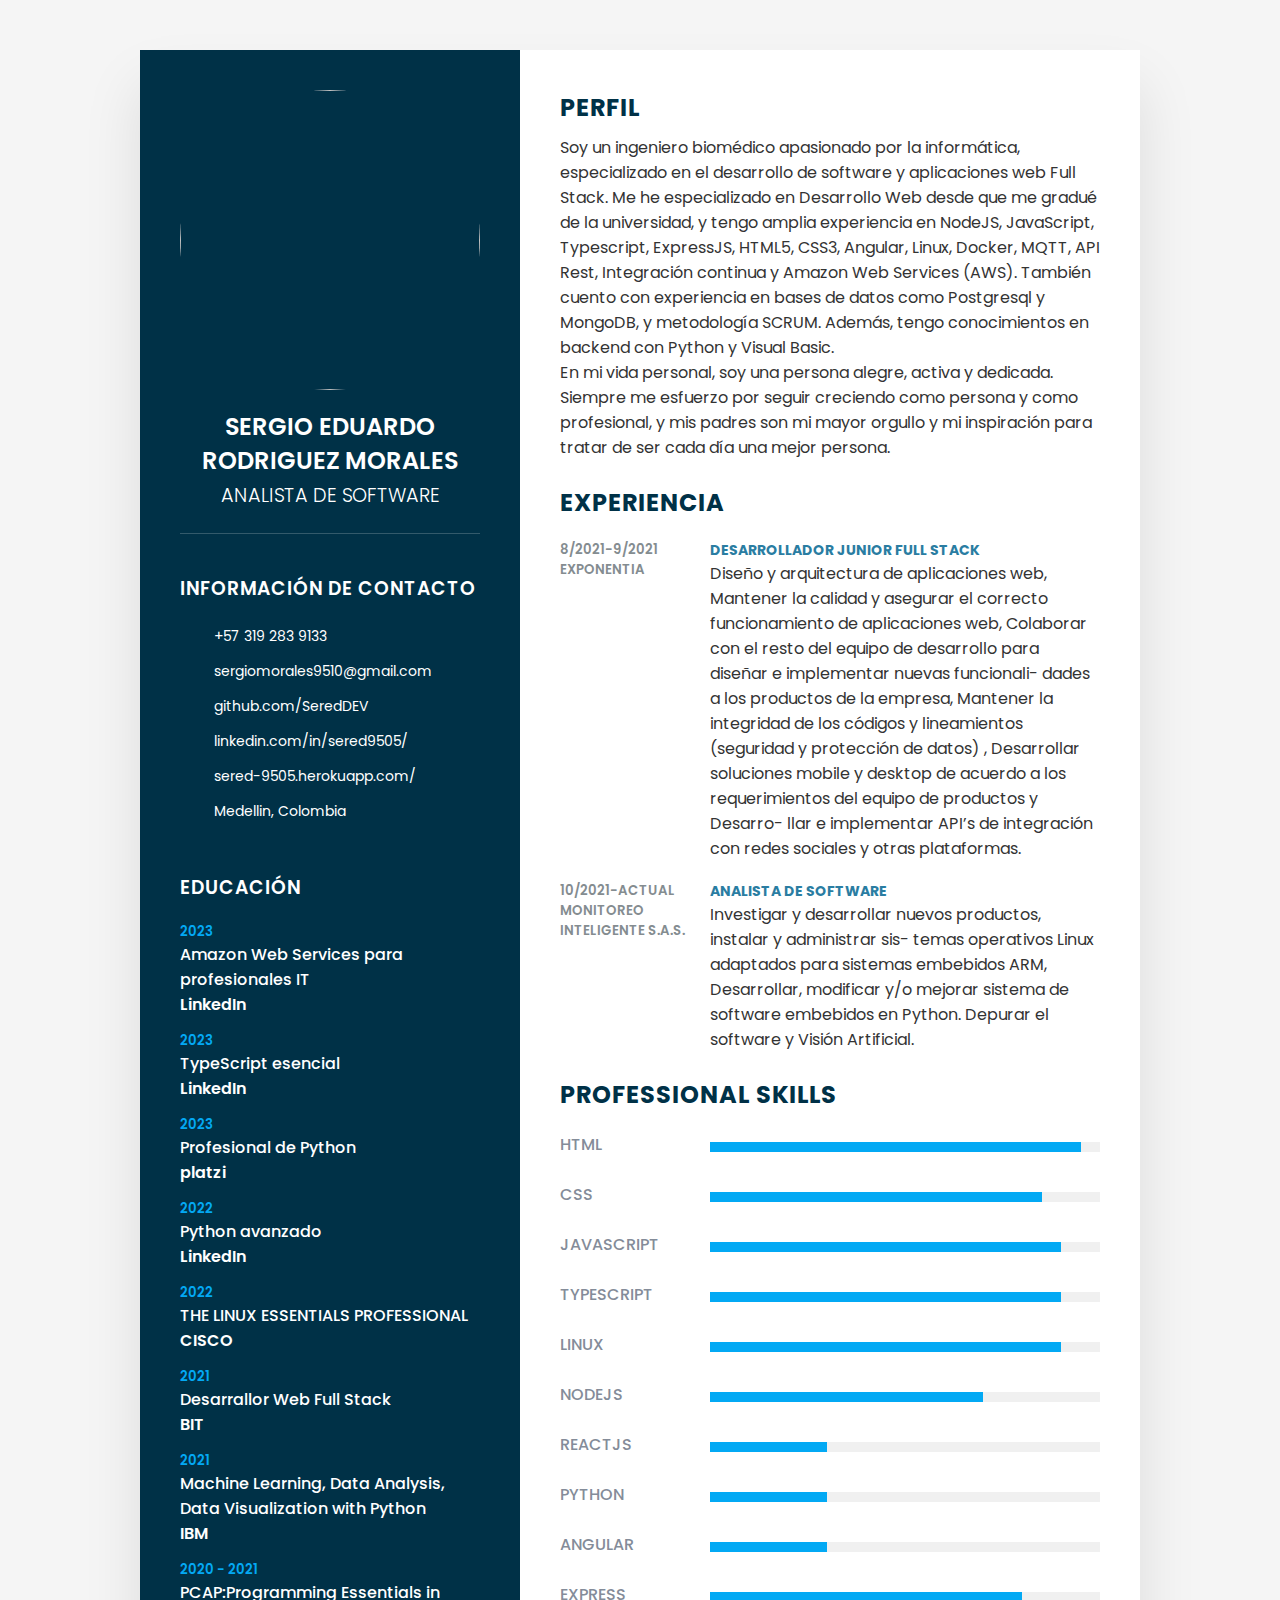
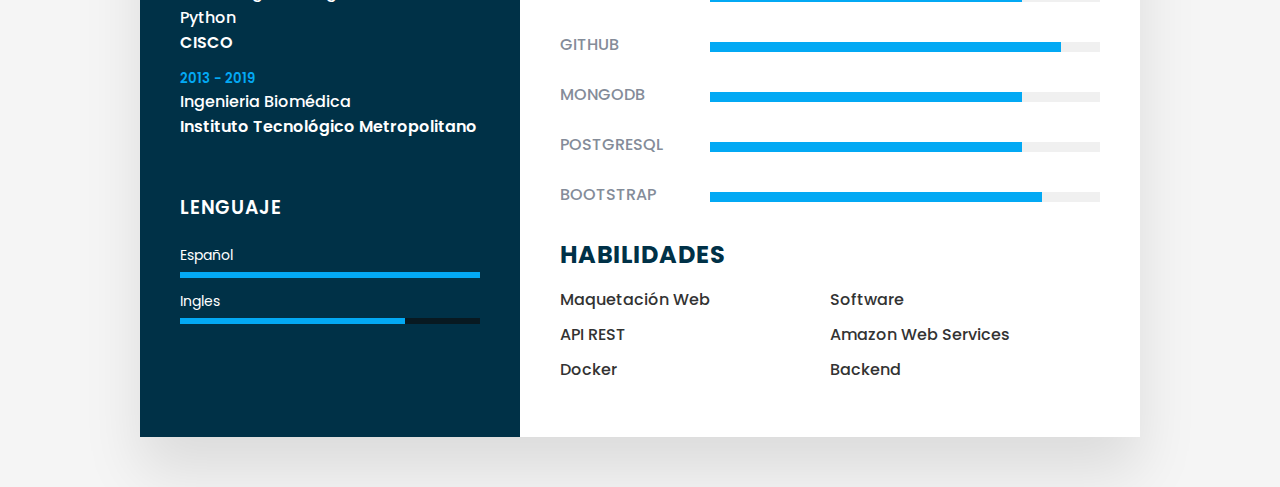
==== cv/cv.html @ 2f7a866f "Portafolio" ====
<!DOCTYPE html>
<html>
  <head>
    <meta charset="UTF-8" />
    <meta http-equiv="X-UA-Compatible" content="IE=edge" />
    <meta name="viewport" content="width=device-width, initial-scale=1.0" />
    <title>Hoja de Vida Sergio Rodriguez</title>

    <link
      rel="stylesheet"
      href="https://cdnjs.cloudflare.com/ajax/libs/font-awesome/5.15.3/css/all.min.css"
      integrity="sha512-iBBXm8fW90+nuLcSKlbmrPcLa0OT92xO1BIsZ+ywDWZCvqsWgccV3gFoRBv0z+8dLJgyAHIhR35VZc2oM/gI1w=="
      crossorigin="anonymous"
      referrerpolicy="no-referrer"
    />
    <link rel="stylesheet" href="../style/stylecv.css"
  </head>
  <body>
    <div class="container">
      <div class="left_Side">
        <div class="profileText">
          <div class="imgBx">
            <img src="yo.jpg" />
          </div>
          <h2>
            Sergio Eduardo Rodriguez Morales<br /><span
              >Analista de Software</span
            >
          </h2>
        </div>
        <div class="contactInfo">
          <h3 class="title">Información de contacto</h3>
          <ul>
            <li>
              <span class="icon"
                ><a
                  href="https://api.whatsapp.com/send?phone=573192839133"
                  target="_blank"
                  ><i class="fas fa-phone" style="color: #fff"></i></a
              ></span>
              <span class="text">+57 319 283 9133</span>
            </li>
            <li>
              <span class="icon"
                ><a href=" "
                  ><i class="fas fa-envelope" style="color: #fff"></i></a
              ></span>
              <span class="text">sergiomorales9510@gmail.com</span>
            </li>
            <li>
              <span class="icon"
                ><a href="https://github.com/SeredDEV" target="_blank"
                  ><i class="fab fa-github" style="color: #fff"></i></a
              ></span>
              <span class="text">github.com/SeredDEV</span>
            </li>
            <li>
              <span class="icon">
                <a href="https://www.linkedin.com/in/sered9505/" target="_blank"
                  ><i class="fab fa-linkedin" style="color: #fff"></i
                ></a>
              </span>
              <span class="text">linkedin.com/in/sered9505/</span>
            </li>
            <li>
              <span class="icon">
                <a href="https://sered-9505.herokuapp.com/" target="_blank"
                  ><i class="fas fa-globe" style="color: #fff"></i></a
              ></span>
              <span class="text">sered-9505.herokuapp.com/ </span>
            </li>
            <li>
              <a href=""></a>
              <span class="icon"
                ><i class="fas fa-map-marked" style="color: #fff"></i
              ></span>
              <span class="text">Medellin, Colombia</span>
            </li>
          </ul>
        </div>
        <div class="contactInfo education">
          <h3 class="title">Educación</h3>
          <ul>
			<li>
				<h5>2023</h5>
				<h4>Amazon Web Services para profesionales IT</h4>
				<h4>LinkedIn</h4>
			  </li>
			  <li>
				<h5>2023</h5>
				<h4>TypeScript esencial</h4>
				<h4>LinkedIn</h4>
			  </li>
			  <li>
				<h5>2023</h5>
				<h4> Profesional de Python</h4>
				<h4>platzi</h4>
			  </li>
			  <li>
				<h5>2022</h5>
				<h4>Python avanzado</h4>
				<h4>LinkedIn</h4>
			  </li>
			  <li>
				<h5>2022</h5>
				<h4>THE LINUX ESSENTIALS PROFESSIONAL</h4>
				<h4>CISCO</h4>
			  </li>
            <li>
              <h5>2021</h5>
              <h4>Desarrallor Web Full Stack</h4>
              <h4>BIT</h4>
            </li>
            <li>
              <h5>2021</h5>
              <h4>
                Machine Learning, Data Analysis, Data Visualization with Python
              </h4>
              <h4>IBM</h4>
            </li>
            <li>
              <h5>2020 - 2021</h5>
              <h4>PCAP:Programming Essentials in Python</h4>
              <h4>CISCO</h4>
            </li>

            <li>
              <h5>2013 - 2019</h5>
              <h4>Ingenieria Biomédica</h4>
              <h4>Instituto Tecnológico Metropolitano</h4>
            </li>
          </ul>
        </div>
        <div class="contactInfo language">
          <h3 class="title">LENGUAJE</h3>
          <ul>
            <li>
              <span class="text">Español</span>
              <span class="percent">
                <div style="width: 100%"></div>
              </span>
            </li>
            <li>
              <span class="text">Ingles</span>
              <span class="percent">
                <div style="width: 75%"></div>
              </span>
            </li>
          </ul>
        </div>
      </div>
      <div class="right_Side">
        <div class="about">
          <h2 class="title2">Perfil</h2>
          <p>
            Soy un ingeniero biomédico apasionado por la informática,
            especializado en el desarrollo de software y aplicaciones web Full
            Stack. Me he especializado en Desarrollo Web desde que me gradué de
            la universidad, y tengo amplia experiencia en NodeJS, JavaScript,
            Typescript, ExpressJS, HTML5, CSS3, Angular, Linux, Docker, MQTT,
            API Rest, Integración continua y Amazon Web Services (AWS). También
            cuento con experiencia en bases de datos como Postgresql y MongoDB,
            y metodología SCRUM. Además, tengo conocimientos en backend con
            Python y Visual Basic.
            <br />
            En mi vida personal, soy una persona alegre, activa y dedicada.
            Siempre me esfuerzo por seguir creciendo como persona y como
            profesional, y mis padres son mi mayor orgullo y mi inspiración para
            tratar de ser cada día una mejor persona.
          </p>
        </div>
        <div class="about">
          <h2 class="title2">EXPERIENCIA</h2>
          <div class="box">
            <div class="year_company">
              <h5>8/2021-9/2021</h5>
              <h5>Exponentia</h5>
            </div>
            <div class="text">
              <h4>Desarrollador junior Full Stack</h4>
              <p>
                Diseño y arquitectura de aplicaciones web, Mantener la calidad y
                asegurar el correcto funcionamiento de aplicaciones web,
                Colaborar con el resto del equipo de desarrollo para diseñar e
                implementar nuevas funcionali- dades a los productos de la
                empresa, Mantener la integridad de los códigos y lineamientos
                (seguridad y protección de datos) , Desarrollar soluciones
                mobile y desktop de acuerdo a los requerimientos del equipo de
                productos y Desarro- llar e implementar API’s de integración con
                redes sociales y otras plataformas.
              </p>
            </div>
          </div>
          <div class="box">
            <div class="year_company">
              <h5>10/2021-Actual</h5>
              <h5>Monitoreo Inteligente S.A.S.</h5>
            </div>
            <div class="text">
              <h4>Analista de Software</h4>
              <p>
                Investigar y desarrollar nuevos productos, instalar y
                administrar sis- temas operativos Linux adaptados para sistemas
                embebidos ARM, Desarrollar, modificar y/o mejorar sistema de
                software embebidos en Python. Depurar el software y Visión
                Artificial.
              </p>
            </div>
          </div>
        </div>

        <div class="about skills">
          <h2 class="title2">Professional Skills</h2>
          <div class="box">
            <h4>
              <i
                class="fab fa-html5"
                aria-hidden="true"
                style="color: #e86029"
              ></i>
              Html
            </h4>
            <span class="percent">
              <div style="width: 95%"></div>
            </span>
          </div>
          <div class="box">
            <h4>
              <i
                class="fab fa-css3-alt"
                aria-hidden="true"
                style="color: #4b97d1"
              ></i>
              CSS
            </h4>
            <span class="percent">
              <div style="width: 85%"></div>
            </span>
          </div>
          <div class="box">
            <h4>
              <i class="fab fa-js-square" style="color: #f0db50"></i> Javascript
            </h4>
            <span class="percent">
              <div style="width: 90%"></div>
            </span>
          </div>
          <div class="box">
            <h4>
              <i class="fab fa-react" style="color: #007acc"></i> TypeScript
            </h4>
            <span class="percent">
              <div style="width: 90%"></div>
            </span>
          </div>
          <div class="box">
            <h4>
              <i class="fab fa-linux" style="color: #383732"></i>
              Linux
            </h4>
            <span class="percent">
              <div style="width: 90%"></div>
            </span>
          </div>

          <div class="box">
            <h4>
              <i class="fab fa-node-js" style="color: #76ad64"></i> NodeJS
            </h4>
            <span class="percent">
              <div style="width: 70%"></div>
            </span>
          </div>
          <div class="box">
            <h4><i class="fab fa-react" style="color: #6ddafb"></i> Reactjs</h4>
            <span class="percent">
              <div style="width: 30%"></div>
            </span>
          </div>
		  <div class="box">
            <h4><i class="fab fa-python" style="color: #4b8bbe;"></i>

				Python</h4>
            <span class="percent">
              <div style="width: 30%"></div>
            </span>
          </div>
          <div class="box">
            <h4>
              <i class="fab fa-angular" style="color: #c4262e"></i> Angular
            </h4>
            <span class="percent">
              <div style="width: 30%"></div>
            </span>
          </div>
          <div class="box">
            <h4>Express<i class="fab fa-js" style="color: #f0db50"></i></h4>
            <span class="percent">
              <div style="width: 80%"></div>
            </span>
          </div>
          <div class="box">
            <h4><i class="fab fa-github" style="color: #000"></i> GITHUB</h4>
            <span class="percent">
              <div style="width: 90%"></div>
            </span>
          </div>

          <div class="box">
            <h4>
              <i class="fas fa-database" style="color: #51ab53"></i> MongoDB
            </h4>
            <span class="percent">
              <div style="width: 80%"></div>
            </span>
          </div>
          <div class="box">
            <h4>
              <i class="fas fa-database" style="color: #31648c"></i
              ><i class="fab fa-postgresql" style="color: #31648c"></i>
              Postgresql
            </h4>
            <span class="percent">
              <div style="width: 80%"></div>
            </span>
          </div>
          <div class="box">
            <h4>
              <i class="fab fa-bootstrap" style="color: #7952b3"></i> BOOTSTRAP
            </h4>
            <span class="percent">
              <div style="width: 85%"></div>
            </span>
          </div>
        </div>
        <div class="about interest">
          <h2 class="title2">HABILIDADES</h2>
          <ul>
            <li>
              <i
                class="fas fa-palette"
                aria-hidden="true"
                style="color: #4b97d1"
              ></i>
              Maquetación Web
            </li>
            <li>
              <i class="fas fa-laptop-code" style="color: #6c5ce7"></i>
              Software
            </li>

            <li>
              <i
                class="fas fa-code"
                aria-hidden="true"
                style="color: #4b97d1"
              ></i>
              API REST
            </li>
            <li>
              <i class="fab fa-aws" style="color: #ec912d"></i>
              Amazon Web Services
            </li>
            <li>
              <i class="fab fa-docker" style="color: #2496ed"></i>
              Docker
            </li>
            <li>
              <i
                class="fas fa-server"
                aria-hidden="true"
                style="color: #4b97d1"
              ></i>
              Backend
            </li>
            <li></li>
          </ul>
        </div>
      </div>
    </div>
  </body>
</html>
---- style/stylecv.css ----
@import url('https://fonts.googleapis.com/css?family=Poppins:200,300,400,500,600,700,800,900&display=swap');
*
{
	margin: 0;
	padding: 0;
	box-sizing: border-box;
	font-family: 'Poppins', sans-serif;
}
body
{
	background: #f5f5f5;
	/*background: lightblue;*/
	display: flex;
	justify-content: center;
	align-items: center;
	min-height: 100vh;
}
.container
{
	position: relative;
	width: 100%;
	min-height: 1000px;
	max-width: 1000px;
	background: #fff;
	display: grid;
	margin: 50px;
	grid-template-columns: 1fr 2fr;
	box-shadow: 0 35px 55px rgba(0,0,0,0.1);
}
.left_Side
{
	position: relative;
	background: #003147;
	padding: 40PX;
}

.left_Side .profileText
{
	position: relative;
	display: flex;
	flex-direction: column;
	align-items: center;
	padding-bottom: 20px;
	border-bottom: 1px solid rgba(255,255,255,0.2);
}

.left_Side .profileText .imgBx
{
	position: relative;
	width: 300px;
	height: 300px;
	border-radius: 50%;
	overflow: hidden;
}
.left_Side .profileText .imgBx img
{
	position: absolute;
	top: 0;
	left: 0;
	width: 100%;
	height: 100%;
	object-fit: cover;
}

.left_Side .profileText h2
{
	color: #fff;
	font-size: 1.5em;
	margin-top: 20px;
	text-transform: uppercase;
	text-align: center;
	font-weight: 600;
	line-height: 1.4em;
}

.left_Side .profileText h2 span
{
	font-size: 0.8em;
	font-weight: 300;
}
.contactInfo
{
	padding-top: 40px;
}
.title
{
	color: #fff;
	text-transform: uppercase;
	font-weight: 600;
	letter-spacing: 1px;
	margin-bottom: 20px;
}
.contactInfo ul
{
	position: relative;
}
.contactInfo ul li
{
	position: relative;
	list-style: none;
	margin: 10px 0;
	cursor: pointer;
}
.contactInfo ul li span.icon
{
	display: inline-block;
	width: 30px;
	font-size: 18px;
	color: #03a9f4;
}
.contactInfo ul li span
{
	color: #fff;
	font-size: 14px;
	font-weight: 400;
}
.contactInfo.education li
{
	margin-bottom: 14px;
}
.contactInfo.education h5
{
	color: #03a9f4;
	font-weight: 600;
}
.contactInfo.education h4:nth-child(2)
{
	color: #fff;
	font-weight: 500;
}
.contactInfo.education h4
{
	color: #fff;
	font-weight: 600;
}
.contactInfo.language .percent
{
	position: relative;
	width: 100%;
	margin-top: 5px;
	margin-bottom: 10px;
	height: 6px;
	background: #081921;
	display: block;
	overflow: hidden;
}
.contactInfo.language .percent div
{
	position: absolute;
	top: 0;
	left: 0;
	height: 100%;
	background: #03a9f4;
}
.right_Side
{
	position: relative;
	background: #fff;
	padding: 40PX;
}
.about
{
	margin-bottom: 25px;
}
.about:last-child
{
	margin-bottom: 0;
}
.title2
{
	color: #003147;
	text-transform: uppercase;
	letter-spacing: 1px;
	margin-bottom: 10px;
}
p
{
	color: #333;
}

.about .box
{
	display: flex;
	flex-direction: row;
	margin: 20px 0;
}
.about .box .year_company
{
	min-width: 150px;
	margin-bottom: 10px;
}
.about .box .year_company h5
{
	text-transform: uppercase;
	color: #848c90;
	font-weight: 600;
}
.about .box .text h4
{
	text-transform: uppercase;
	color: #2a7da2;
	font-size: 14px;
}


.about.skills .box
{
	position: relative;
	width: 100%;
	display: grid;
	grid-template-columns: 150px 1fr;
	justify-content: center;
	align-items: center;
}
.about.skills .box h4
{
	text-transform: uppercase;
	color: #848c99;
    font-weight: 500;
    margin-bottom: 5px;
}
.about.skills .box .percent
{
	position: relative;
	width: 100%;
	height: 10px;
	background: #f0f0f0;
}
.about.skills .box .percent div
{
	position: absolute;
	top: 0;
	left: 0;
	height: 100%;
	background: #03a9f4;
}



.interest ul
{
	display: grid;
	grid-template-columns: repeat(2,1fr);
}
.interest ul li
{
	list-style: none;
	color: #333;
	font-weight: 500;
	margin: 5px 0;
}
.interest ul li .fa
{
	color: #03a9f4;
	font-size: 14px;
	width: 10px;

}


@media (max-width: 1000px)
{
	.container
	{
		margin: 10px;
	    grid-template-columns: repeat(1,1fr);
	}
	.interest ul
	{
		grid-template-columns: repeat(2,1fr);
	}
}
@media (max-width: 600px)
{
	.about .box
	{
	    flex-direction: column;
	}
	.interest ul
	{
		grid-template-columns: repeat(1,1fr);
	}
	.about.skills .box
	{
    	grid-template-columns: repeat(1,1fr);
	}
}
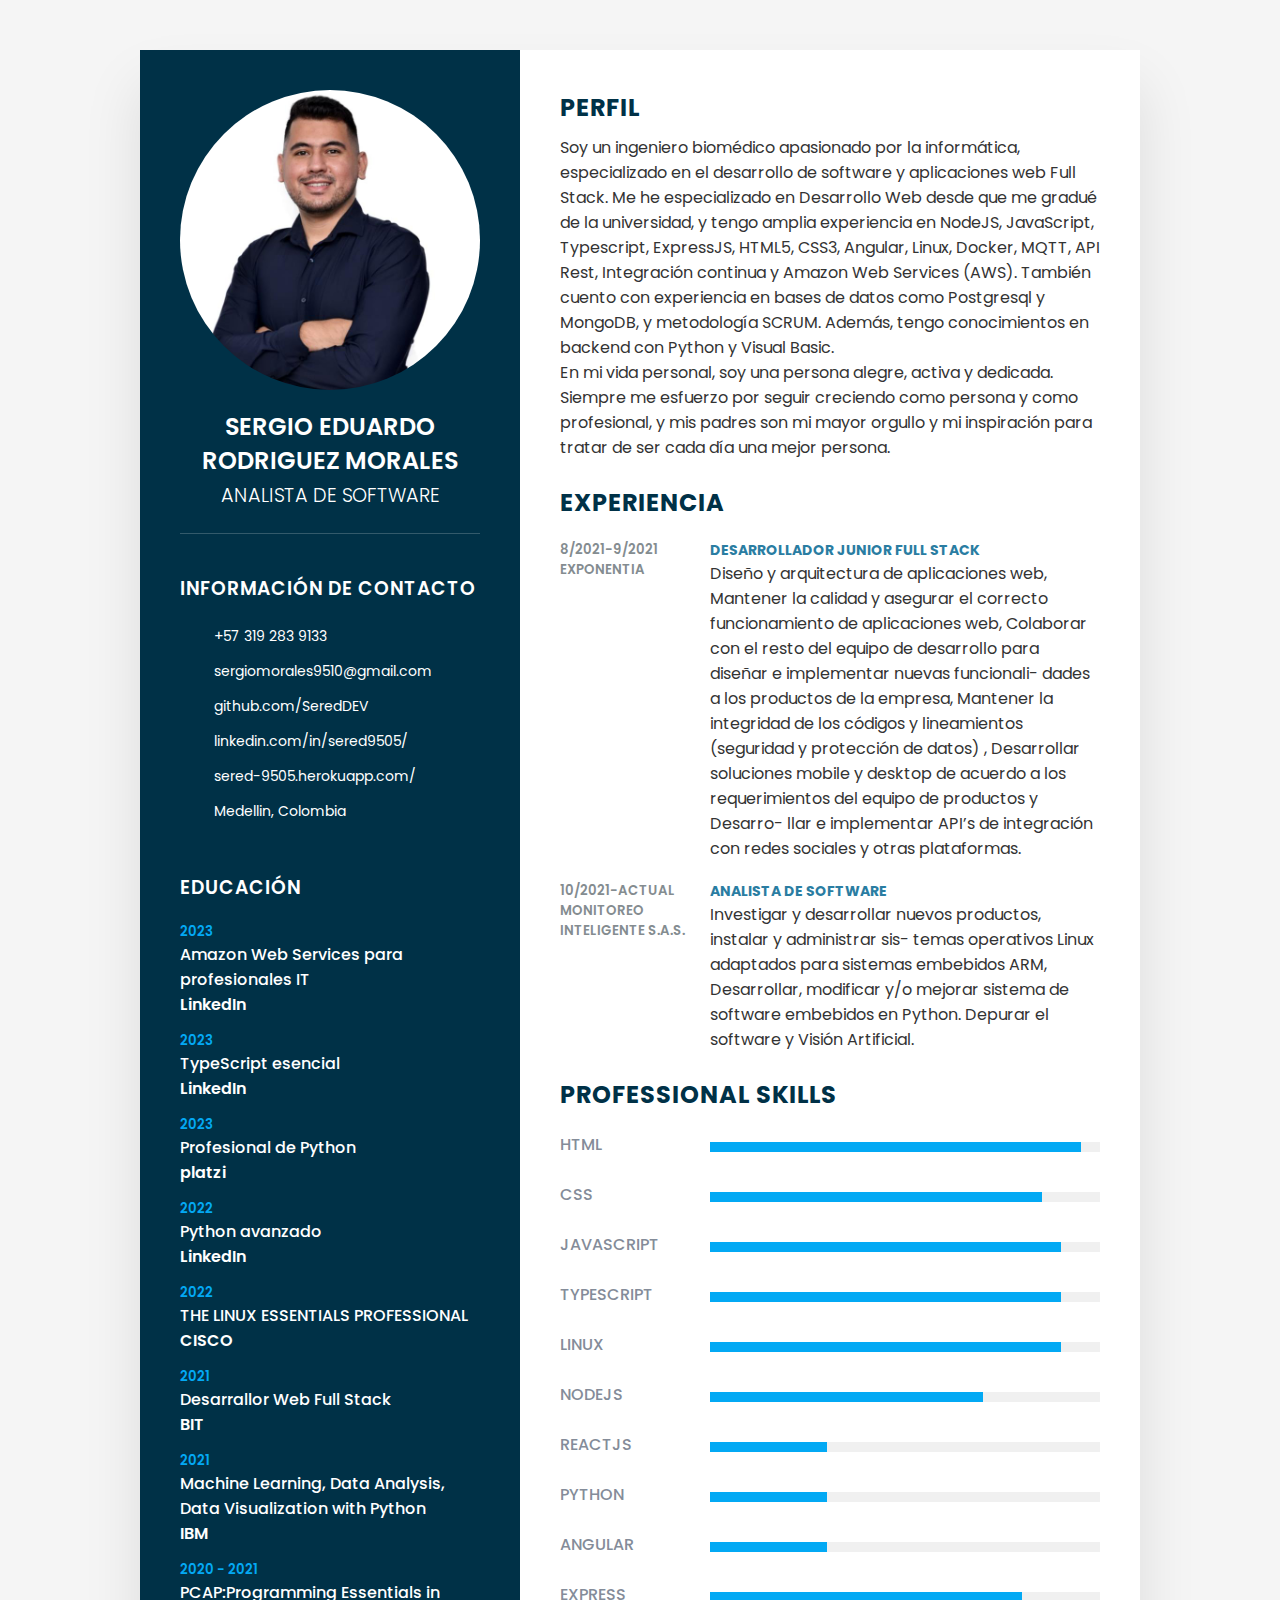
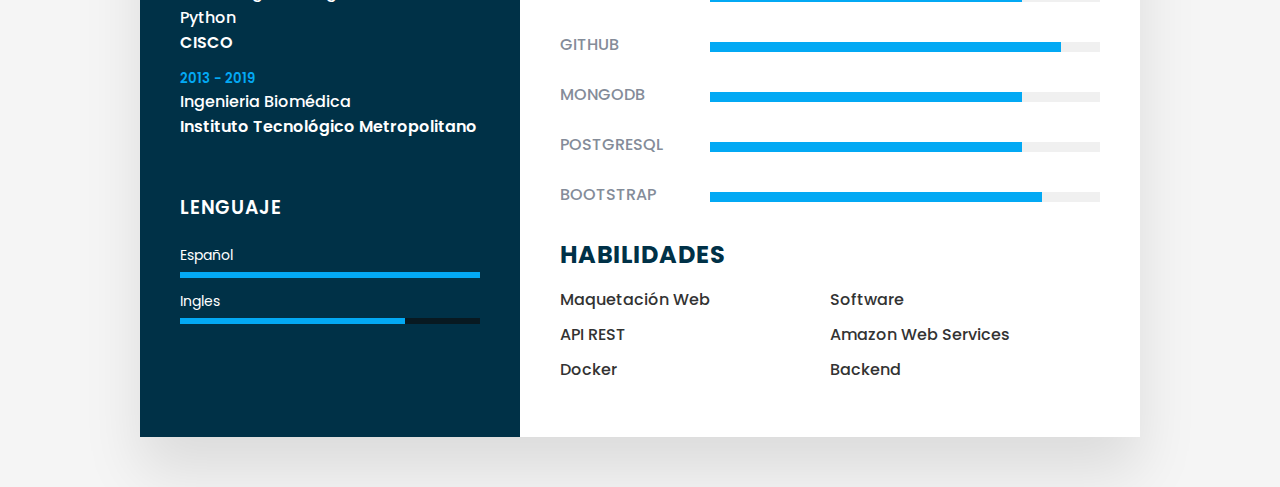
==== commit 551019fb: "Portafolio" ====
--- a/cv/cv.html
+++ b/cv/cv.html
@@ -20,7 +20,7 @@
       <div class="left_Side">
         <div class="profileText">
           <div class="imgBx">
-            <img src="yo.jpg" />
+            <img src="../yo.jpg" />
           </div>
           <h2>
             Sergio Eduardo Rodriguez Morales<br /><span
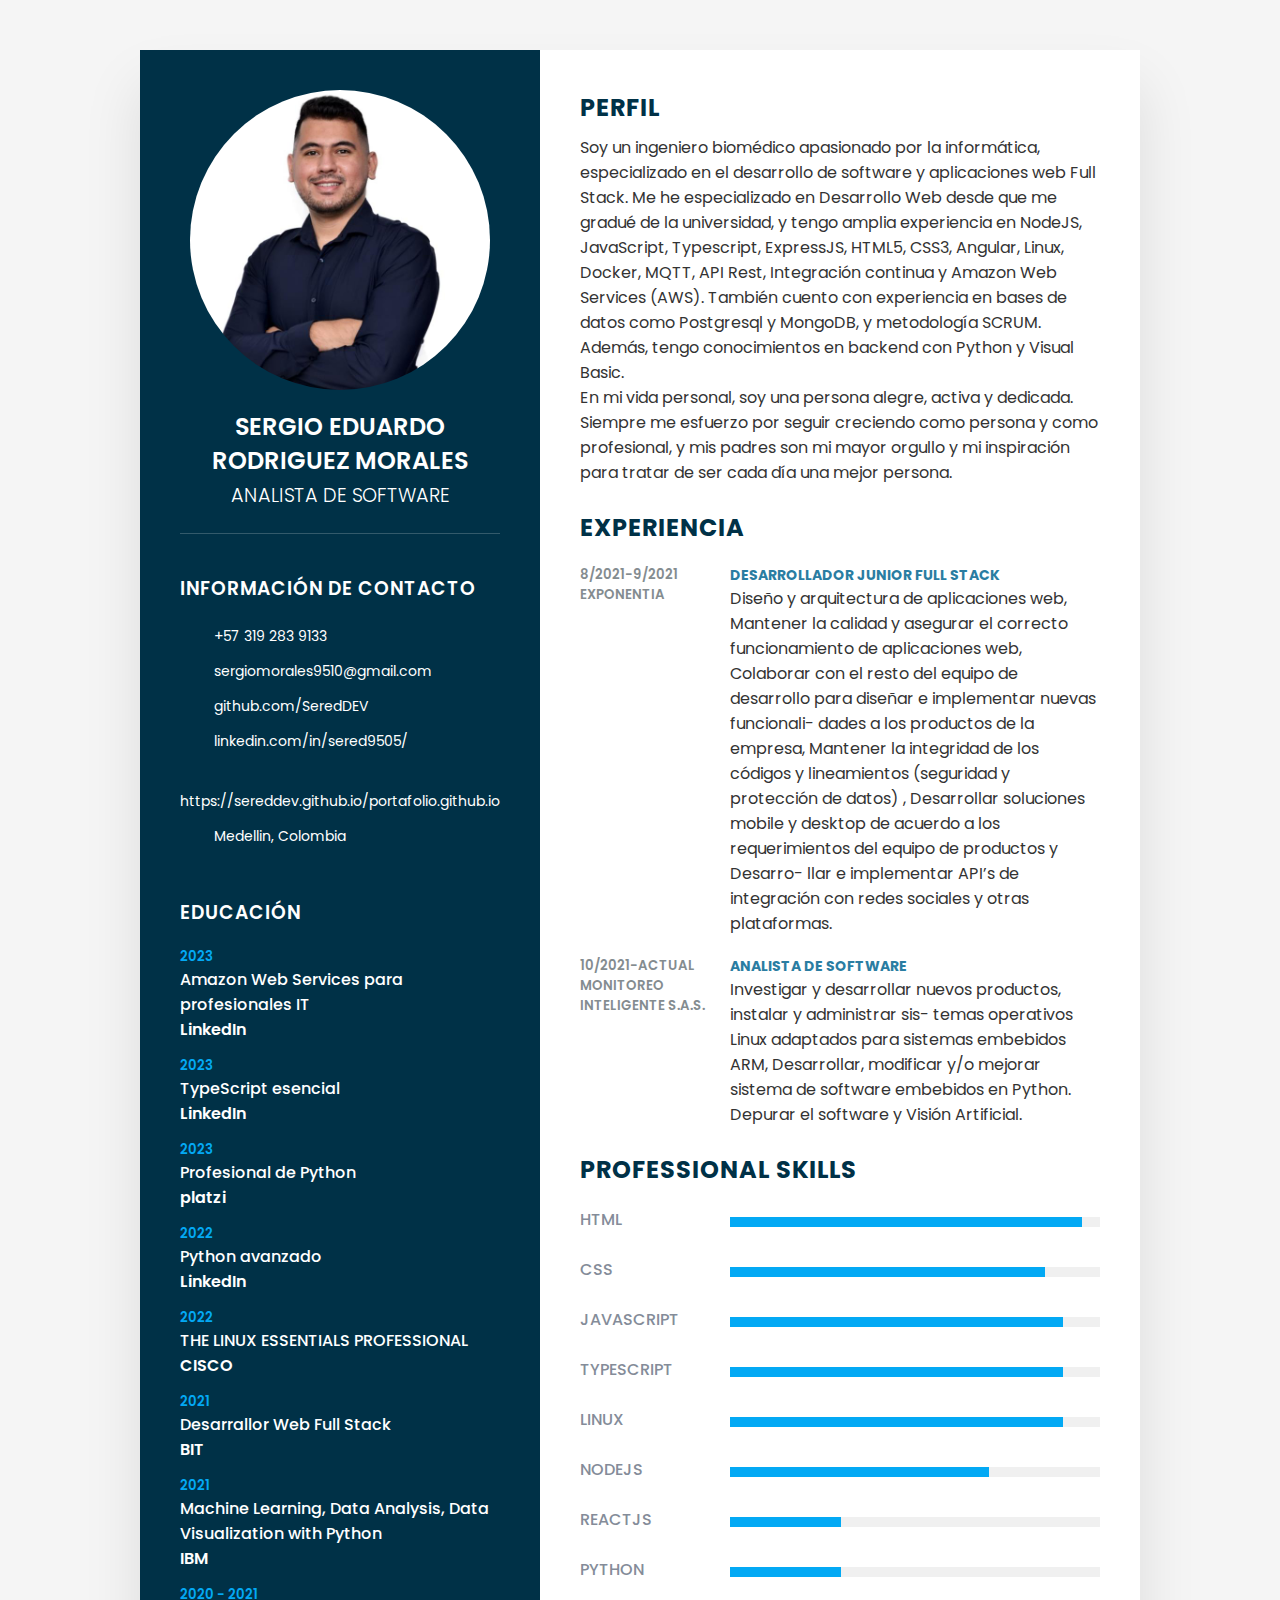
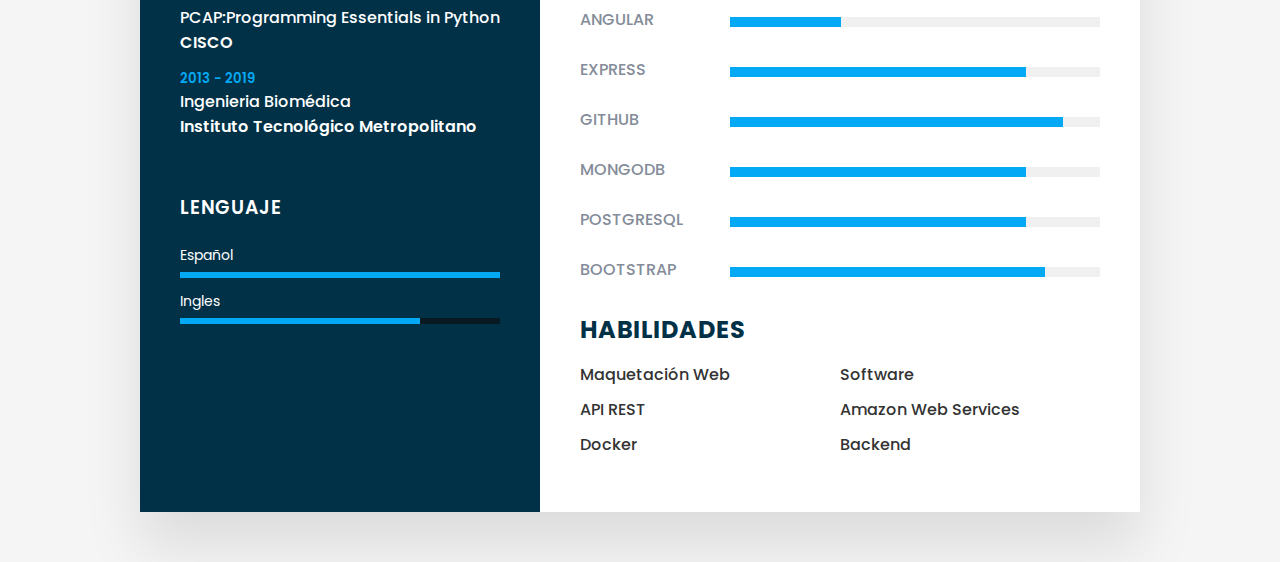
==== commit 922bb3c1: "Portafolio" ====
--- a/cv/cv.html
+++ b/cv/cv.html
@@ -64,10 +64,10 @@
             </li>
             <li>
               <span class="icon">
-                <a href="https://sered-9505.herokuapp.com/" target="_blank"
+                <a href="https://sereddev.github.io/portafolio.github.io" target="_blank"
                   ><i class="fas fa-globe" style="color: #fff"></i></a
               ></span>
-              <span class="text">sered-9505.herokuapp.com/ </span>
+              <span class="text">https://sereddev.github.io/portafolio.github.io </span>
             </li>
             <li>
               <a href=""></a>
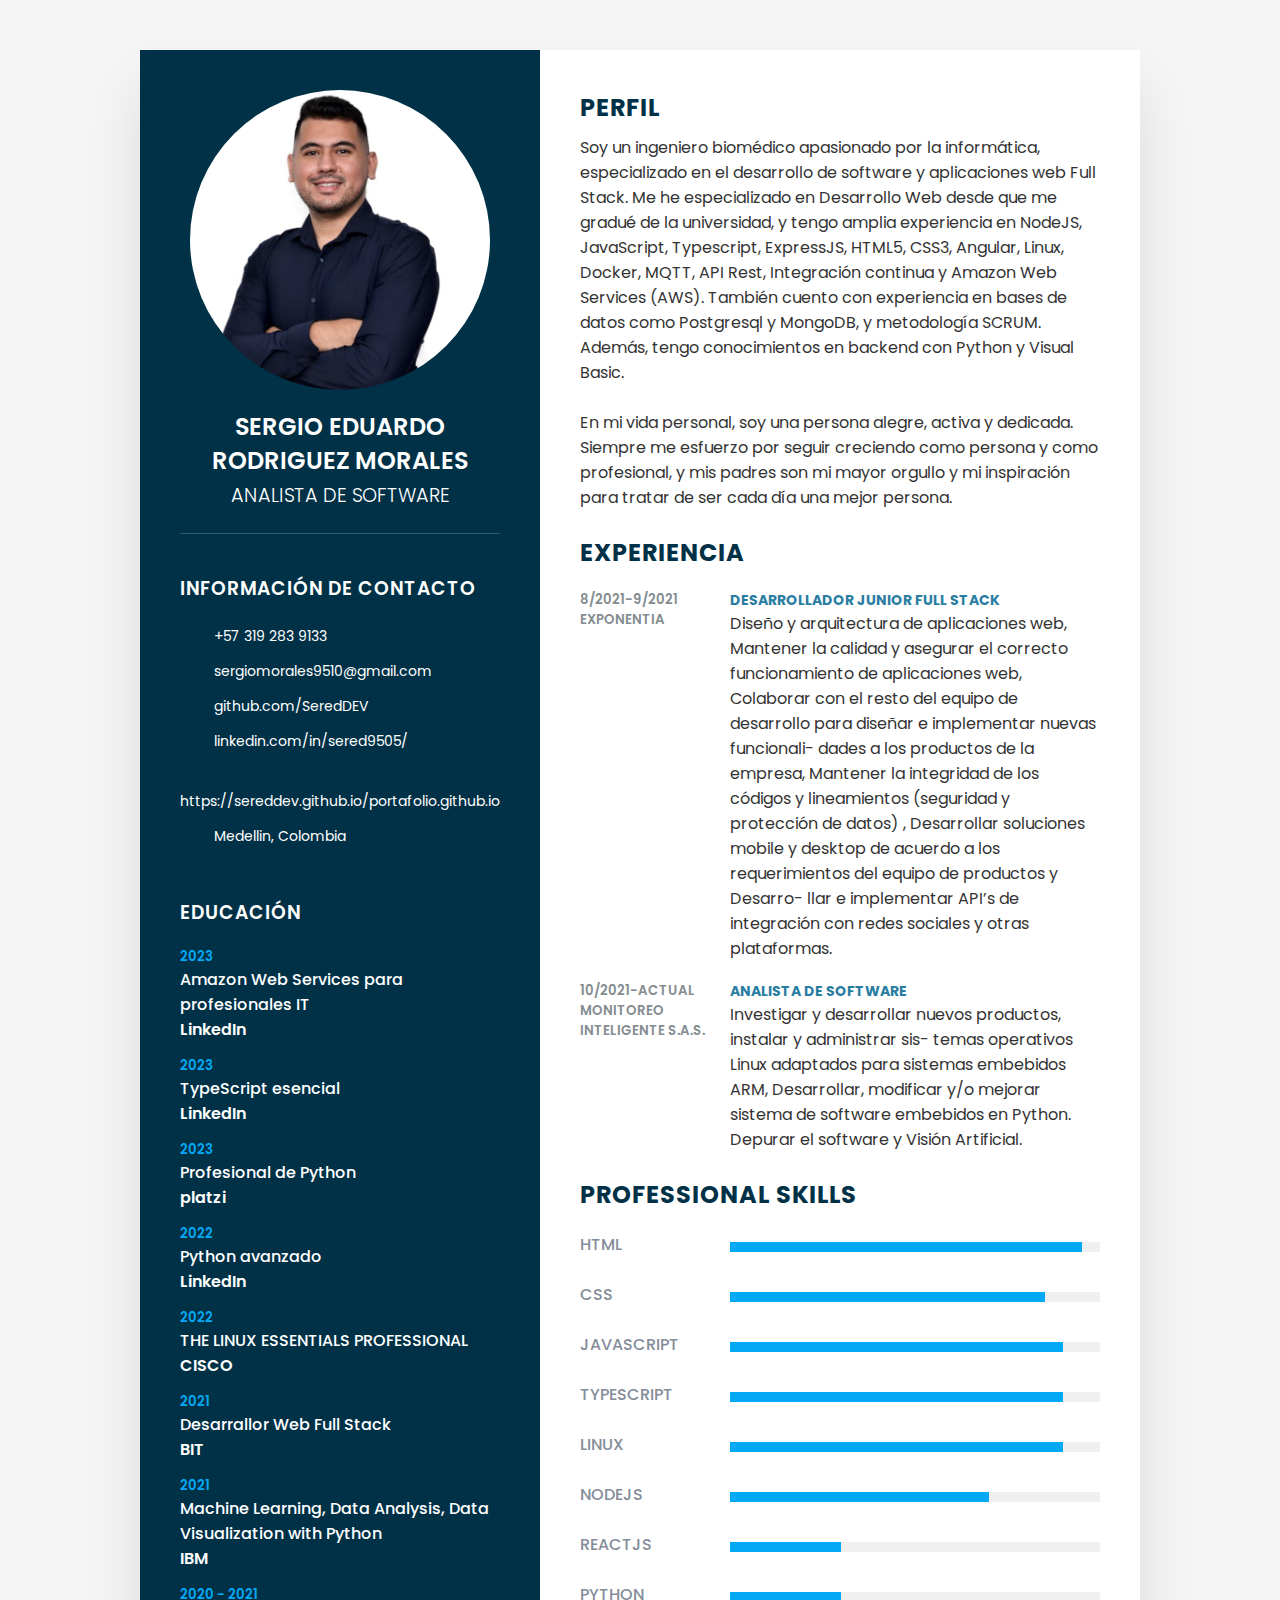
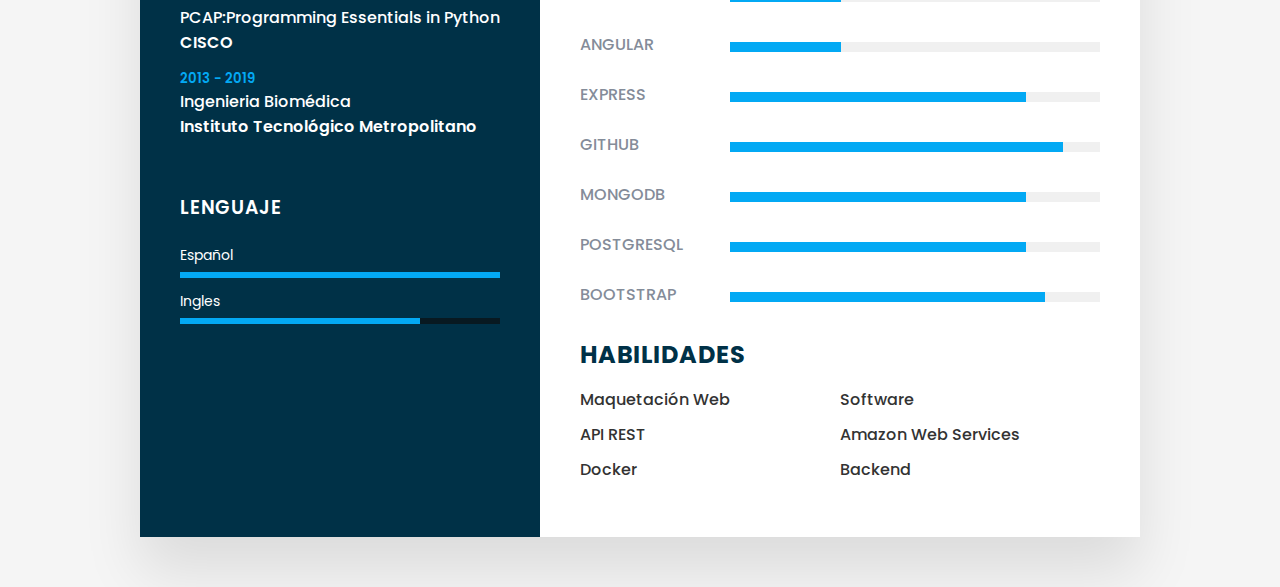
==== commit a2a111a6: "Portafolio" ====
--- a/cv/cv.html
+++ b/cv/cv.html
@@ -163,6 +163,7 @@
             y metodología SCRUM. Además, tengo conocimientos en backend con
             Python y Visual Basic.
             <br />
+            <br>
             En mi vida personal, soy una persona alegre, activa y dedicada.
             Siempre me esfuerzo por seguir creciendo como persona y como
             profesional, y mis padres son mi mayor orgullo y mi inspiración para
